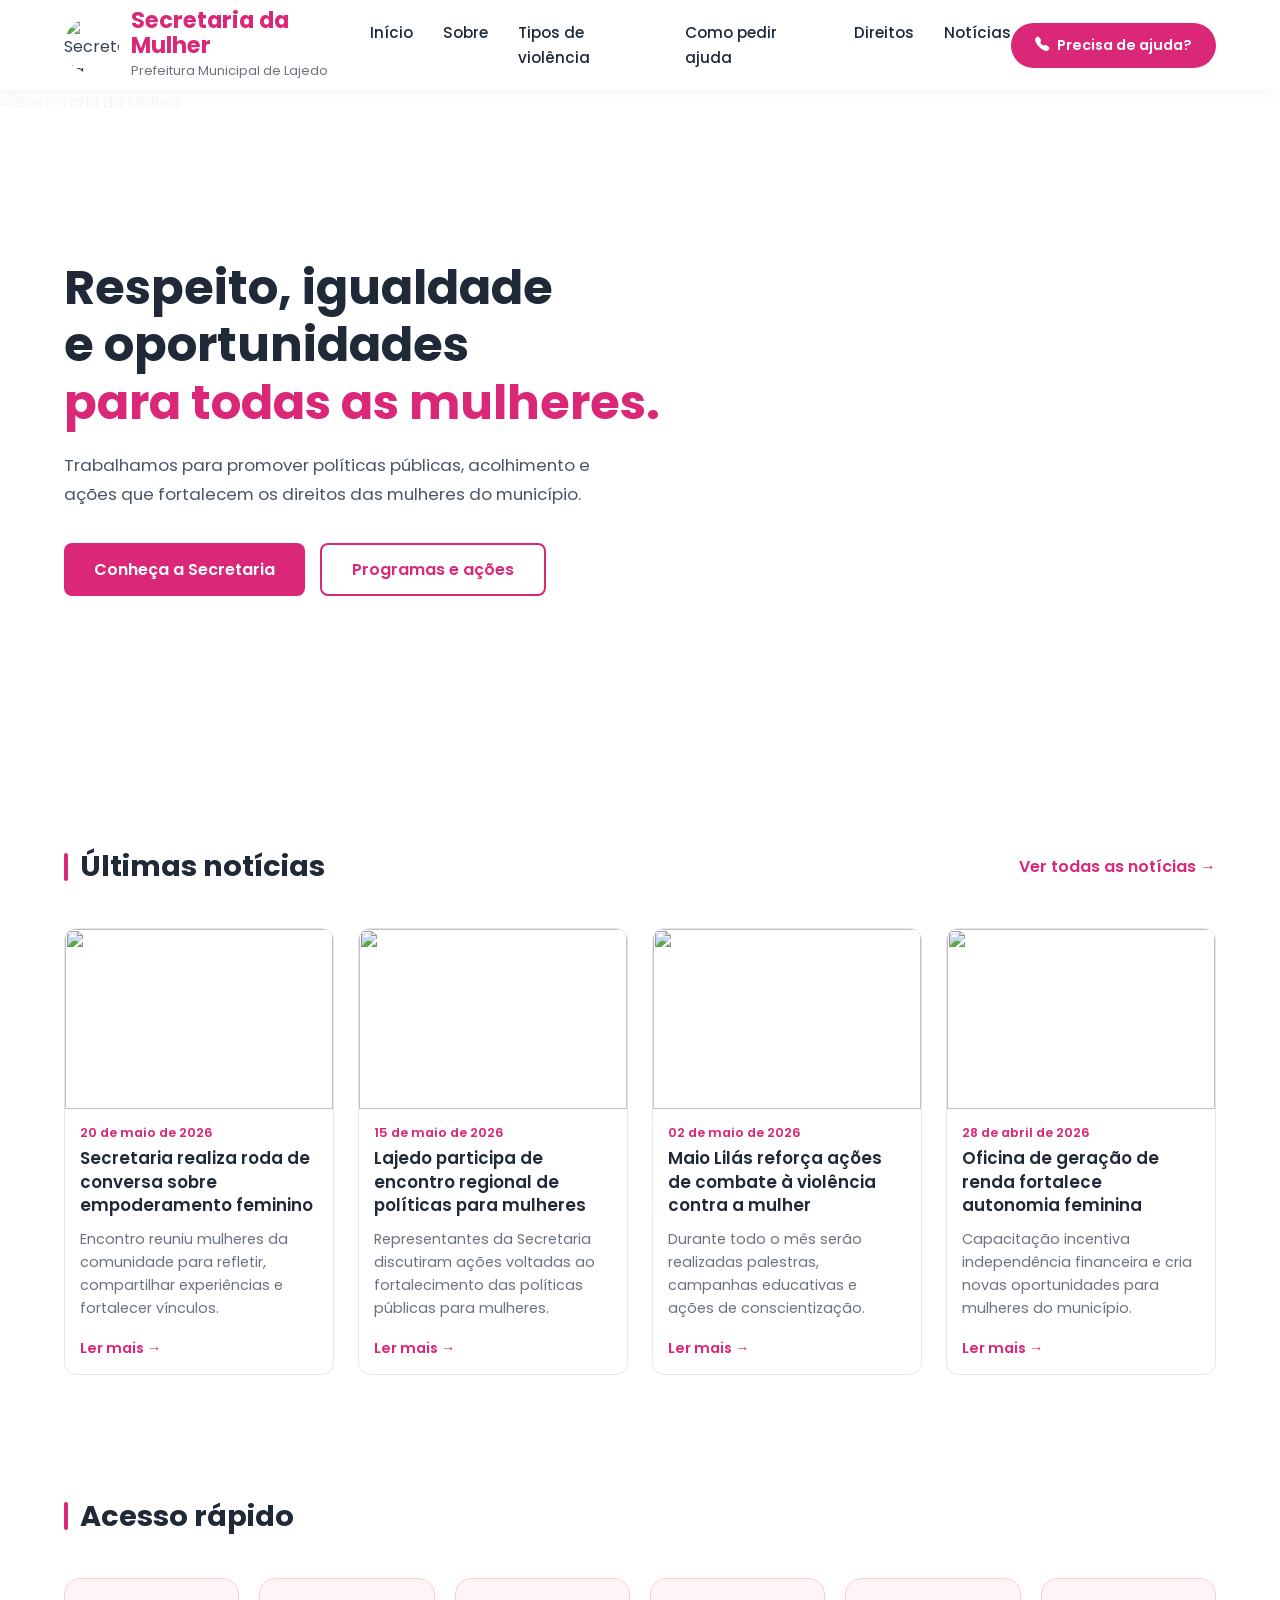
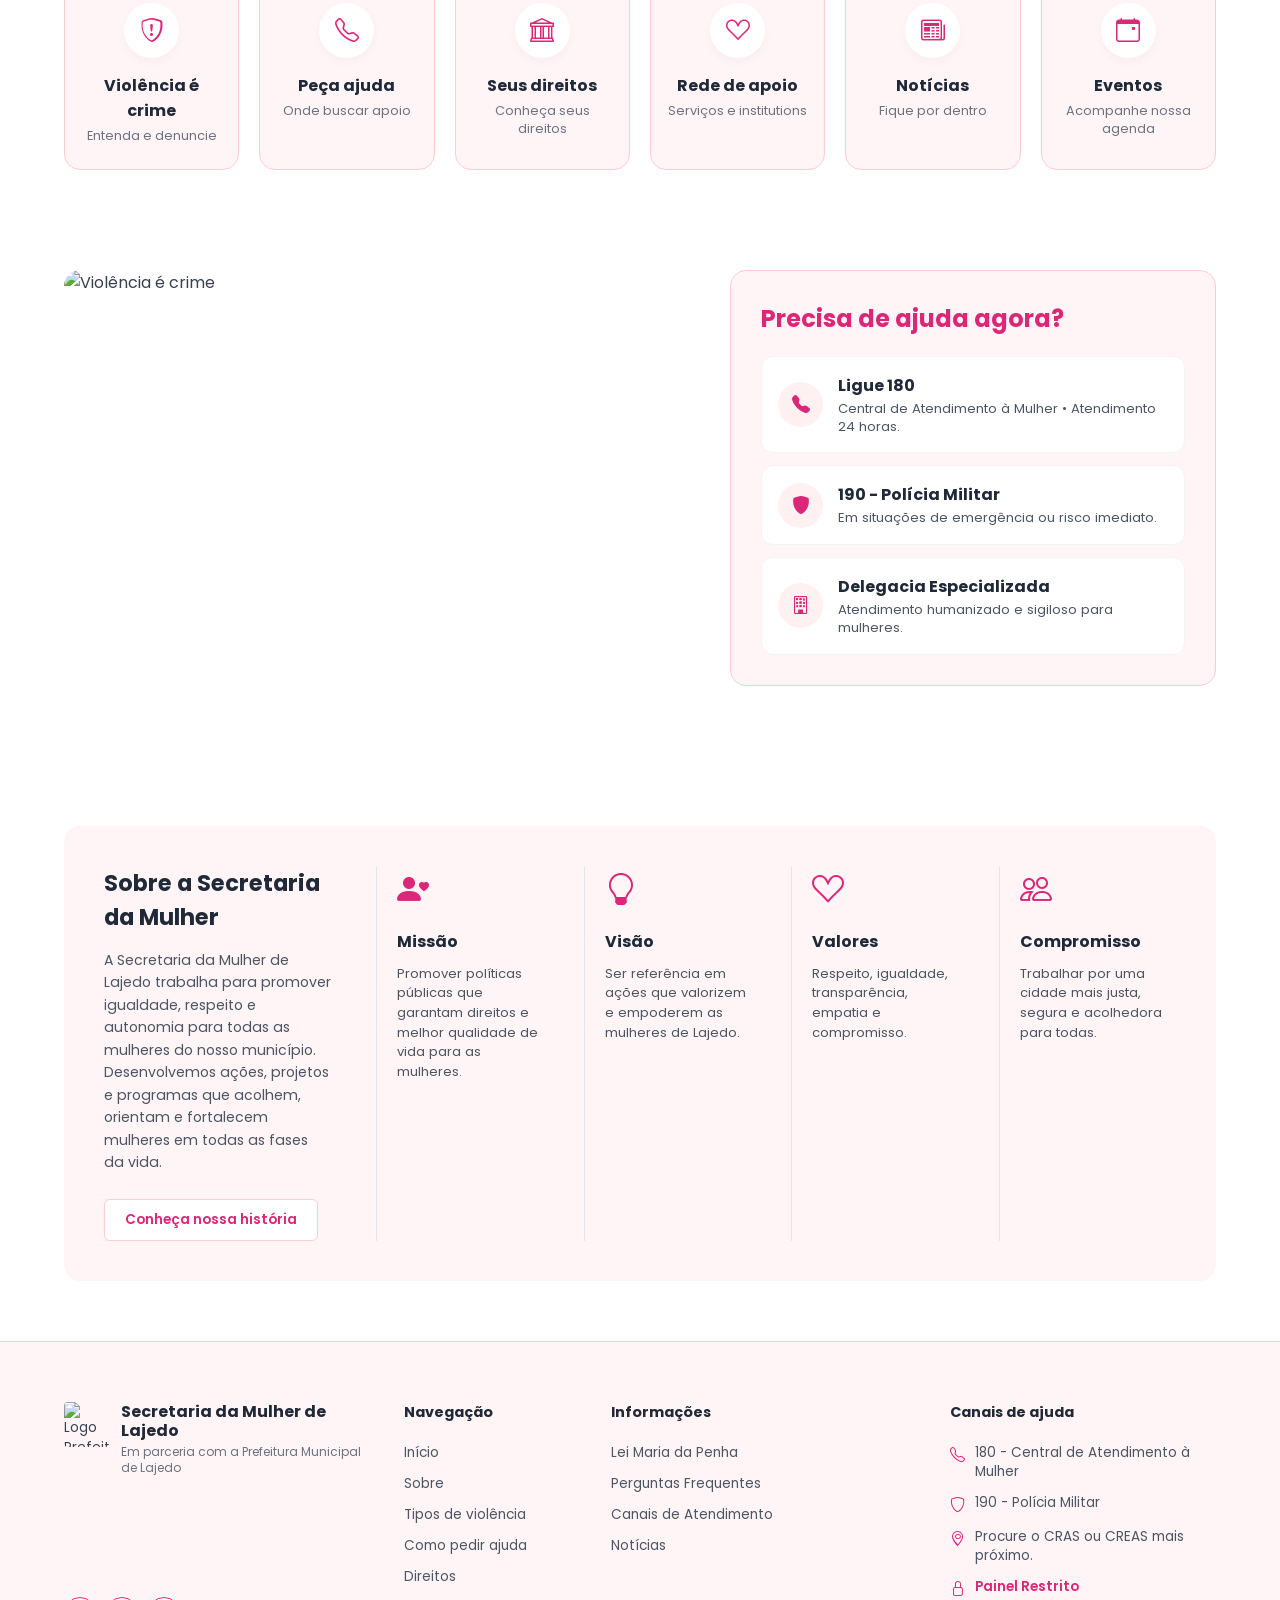
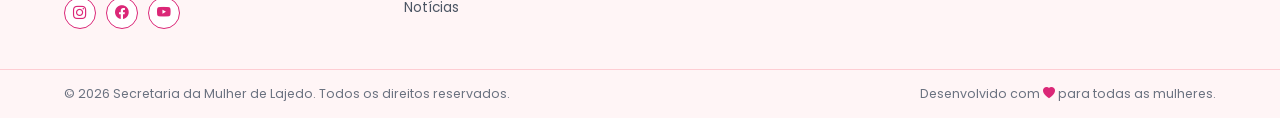
==== index.html @ a4e37593 "correcao da extensao da imagem do abraco" ====
<!doctype html>
<html lang="pt-BR">
  <head>
    <meta charset="UTF-8" />
    <meta name="viewport" content="width=device-width, initial-scale=1.0" />
    <title>Secretaria da Mulher | Prefeitura Municipal de Lajedo</title>
    <link rel="stylesheet" href="style.css" />
    <link rel="preconnect" href="https://fonts.googleapis.com" />
    <link rel="preconnect" href="https://fonts.gstatic.com" crossorigin />
    <link
      href="https://fonts.googleapis.com/css2?family=Poppins:wght@300;400;500;600;700&display=swap"
      rel="stylesheet"
    />
    <link
      rel="stylesheet"
      href="https://cdn.jsdelivr.net/npm/bootstrap-icons@1.13.1/font/bootstrap-icons.min.css"
    />
  </head>
  <body>
    <!--================ HEADER ================-->
    <header>
      <div class="container">
        <div class="logo">
          <img src="imagens/prefei.jfif" alt="Secretaria da Mulher" />
          <div class="logo-text">
            <h2>Secretaria da Mulher</h2>
            <span>Prefeitura Municipal de Lajedo</span>
          </div>
        </div>

        <button class="menu-toggle" aria-label="Abrir menu">
          <i class="bi bi-list"></i>
        </button>

        <nav class="nav-menu">
          <ul>
            <li><a href="#">Início</a></li>
            <li><a href="#sobre-secretaria">Sobre</a></li>
            <li>
              <a href="direitos.html#tipos-violencia">Tipos de violência</a>
            </li>
            <li><a href="#ajuda-section">Como pedir ajuda</a></li>
            <li><a href="direitos.html">Direitos</a></li>
            <li><a href="noticias.html">Notícias</a></li>
          </ul>
        </nav>

        <a href="#ajuda-section" class="btn-ajuda header-btn-ajuda">
          <i class="bi bi-telephone-fill" style="margin-right: 8px"></i> Precisa
          de ajuda?
        </a>
      </div>
    </header>

    <!--================ HERO ================-->
    <section class="hero">
      <img
        src="imagens/secretaria.mulheres.png"
        alt="Secretaria da Mulher"
        class="hero-image"
      />
      <div class="hero-overlay">
        <div class="container">
          <div class="hero-content">
            <h1>
              Respeito, igualdade<br />
              e oportunidades<br />
              <span>para todas as mulheres.</span>
            </h1>
            <p>
              Trabalhamos para promover políticas públicas, acolhimento e ações
              que fortalecem os direitos das mulheres do município.
            </p>
            <div class="hero-buttons">
              <a href="#sobre-secretaria" class="btn-primary">
                Conheça a Secretaria
              </a>
              <a href="noticias.html" class="btn-secondary">
                Programas e ações
              </a>
            </div>
          </div>
        </div>
      </div>
    </section>

    <!--================ ÚLTIMAS NOTÍCIAS ================-->
    <section class="noticias" id="noticias-section">
      <div class="container">
        <div class="section-header">
          <div>
            <span class="section-line"></span>
            <h2>Últimas notícias</h2>
          </div>
          <a href="noticias.html" class="ver-todas">
            Ver todas as notícias →
          </a>
        </div>

        <div class="noticias-grid">
          <article class="noticia-card">
            <img src="imagens/noticia1.jpg" alt="" />
            <span class="data"> 20 de maio de 2026 </span>
            <h3>
              Secretaria realiza roda de conversa sobre empoderamento feminino
            </h3>
            <p>
              Encontro reuniu mulheres da comunidade para refletir, compartilhar
              experiências e fortalecer vínculos.
            </p>
            <a href="noticia.html?id=1"> Ler mais → </a>
          </article>

          <article class="noticia-card">
            <img src="imagens/noticia2.jpg" alt="" />
            <span class="data"> 15 de maio de 2026 </span>
            <h3>
              Lajedo participa de encontro regional de políticas para mulheres
            </h3>
            <p>
              Representantes da Secretaria discutiram ações voltadas ao
              fortalecimento das políticas públicas para mulheres.
            </p>
            <a href="noticia.html?id=2"> Ler mais → </a>
          </article>

          <article class="noticia-card">
            <img src="imagens/noticia3.jpg" alt="" />
            <span class="data"> 02 de maio de 2026 </span>
            <h3>
              Maio Lilás reforça ações de combate à violência contra a mulher
            </h3>
            <p>
              Durante todo o mês serão realizadas palestras, campanhas
              educativas e ações de conscientização.
            </p>
            <a href="noticia.html?id=3"> Ler mais → </a>
          </article>

          <article class="noticia-card">
            <img src="imagens/noticia4.jpg" alt="" />
            <span class="data"> 28 de abril de 2026 </span>
            <h3>Oficina de geração de renda fortalece autonomia feminina</h3>
            <p>
              Capacitação incentiva independência financeira e cria novas
              oportunidades para mulheres do município.
            </p>
            <a href="noticia.html?id=4"> Ler mais → </a>
          </article>
        </div>
      </div>
    </section>

    <!--================ ACESSO RÁPIDO ================-->
    <section class="acesso-rapido" id="acesso-rapido-section">
      <div class="container">
        <div class="section-header">
          <div>
            <span class="section-line"></span>
            <h2>Acesso rápido</h2>
          </div>
        </div>

        <div class="acesso-grid">
          <a href="direitos.html#tipos-violencia" class="acesso-card">
            <div class="icon"><i class="bi bi-shield-exclamation"></i></div>
            <h3>Violência é crime</h3>
            <p>Entenda e denuncie</p>
          </a>

          <a href="#ajuda-section" class="acesso-card">
            <div class="icon"><i class="bi bi-telephone"></i></div>
            <h3>Peça ajuda</h3>
            <p>Onde buscar apoio</p>
          </a>

          <a href="direitos.html" class="acesso-card">
            <div class="icon"><i class="bi bi-bank"></i></div>
            <h3>Seus direitos</h3>
            <p>Conheça seus direitos</p>
          </a>

          <a href="direitos.html#rede-acolhimento" class="acesso-card">
            <div class="icon"><i class="bi bi-suit-heart"></i></div>
            <h3>Rede de apoio</h3>
            <p>Serviços e institutions</p>
          </a>

          <a href="noticias.html" class="acesso-card">
            <div class="icon"><i class="bi bi-newspaper"></i></div>
            <h3>Notícias</h3>
            <p>Fique por dentro</p>
          </a>

          <a href="noticias.html" class="acesso-card">
            <div class="icon"><i class="bi bi-calendar-event"></i></div>
            <h3>Eventos</h3>
            <p>Acompanhe nossa agenda</p>
          </a>
        </div>
      </div>
    </section>

    <!--================ BANNER + AJUDA ================-->
    <section class="ajuda-section" id="ajuda-section">
      <div class="container">
        <div class="ajuda-grid">
          <div class="banner">
            <!-- CORRIGIDO: Modificado de .png para .jpg para funcionar no GitHub Pages -->
            <img src="imagens/abraco.jpg" alt="Violência é crime" />
          </div>

          <aside class="card-ajuda">
            <h2>Precisa de ajuda agora?</h2>

            <a href="tel:180" class="canal">
              <div class="icone"><i class="bi bi-telephone-fill"></i></div>
              <div>
                <h3>Ligue 180</h3>
                <p>Central de Atendimento à Mulher • Atendimento 24 horas.</p>
              </div>
            </a>

            <a href="tel:190" class="canal">
              <div class="icone"><i class="bi bi-shield-fill"></i></div>
              <div>
                <h3>190 - Polícia Militar</h3>
                <p>Em situações de emergência ou risco imediato.</p>
              </div>
            </a>

            <div class="canal">
              <div class="icone"><i class="bi bi-building"></i></div>
              <div>
                <h3>Delegacia Especializada</h3>
                <p>Atendimento humanizado e sigiloso para mulheres.</p>
              </div>
            </div>
          </aside>
        </div>
      </div>
    </section>

    <!--================ SOBRE A SECRETARIA ================-->
    <section class="secretaria" id="sobre-secretaria">
      <div class="container">
        <div class="secretaria-container-box">
          <div class="secretaria-col-principal">
            <h2>Sobre a Secretaria da Mulher</h2>
            <p>
              A Secretaria da Mulher de Lajedo trabalha para promover igualdade,
              respeito e autonomia para todas as mulheres do nosso município.
              Desenvolvemos ações, projetos e programas que acolhem, orientam e
              fortalecem mulheres em todas as fases da vida.
            </p>
            <a href="#" class="btn-historia">Conheça nossa história</a>
          </div>

          <div class="secretaria-col-item">
            <div class="card-icon"><i class="bi bi-person-heart"></i></div>
            <h3>Missão</h3>
            <p>
              Promover políticas públicas que garantam direitos e melhor
              qualidade de vida para as mulheres.
            </p>
          </div>

          <div class="secretaria-col-item">
            <div class="card-icon"><i class="bi bi-lightbulb"></i></div>
            <h3>Visão</h3>
            <p>
              Ser referência em ações que valorizem e empoderem as mulheres de
              Lajedo.
            </p>
          </div>

          <div class="secretaria-col-item">
            <div class="card-icon"><i class="bi bi-suit-heart"></i></div>
            <h3>Valores</h3>
            <p>Respeito, igualdade, transparência, empatia e compromisso.</p>
          </div>

          <div class="secretaria-col-item">
            <div class="card-icon"><i class="bi bi-people"></i></div>
            <h3>Compromisso</h3>
            <p>
              Trabalhar por uma cidade mais justa, segura e acolhedora para
              todas.
            </p>
          </div>
        </div>
      </div>
    </section>

    <!--================ RODAPÉ ================-->
    <footer class="footer">
      <div class="container footer-content">
        <div class="footer-col col-identidade">
          <div class="footer-logo">
            <img
              src="imagens/prefei.jfif"
              alt="Logo Prefeitura"
              style="
                width: 45px;
                height: 45px;
                object-fit: cover;
                border-radius: 4px;
              "
            />
            <div>
              <h3>Secretaria da Mulher de Lajedo</h3>
              <span>Em parceria com a Prefeitura Municipal de Lajedo</span>
            </div>
          </div>

          <div class="social">
            <a
              href="https://www.instagram.com/sec.mulher_lajedo/"
              target="_blank"
              rel="noopener noreferrer"
              aria-label="Instagram"
              ><i class="bi bi-instagram"></i
            ></a>
            <a
              href="https://www.facebook.com/PrefeituradeLajedo/"
              target="_blank"
              rel="noopener noreferrer"
              aria-label="Facebook"
              ><i class="bi bi-facebook"></i
            ></a>
            <a
              href="https://www.youtube.com/"
              target="_blank"
              rel="noopener noreferrer"
              aria-label="YouTube"
              ><i class="bi bi-youtube"></i
            ></a>
          </div>
        </div>

        <div class="footer-col">
          <h4>Navegação</h4>
          <ul>
            <li><a href="#">Início</a></li>
            <li><a href="#sobre-secretaria">Sobre</a></li>
            <li>
              <a href="direitos.html#tipos-violencia">Tipos de violência</a>
            </li>
            <li><a href="#ajuda-section">Como pedir ajuda</a></li>
            <li><a href="direitos.html">Direitos</a></li>
            <li><a href="noticias.html">Notícias</a></li>
          </ul>
        </div>

        <div class="footer-col">
          <h4>Informações</h4>
          <ul>
            <li><a href="direitos.html">Lei Maria da Penha</a></li>
            <li>
              <a href="noticias.html#faq-section">Perguntas Frequentes</a>
            </li>
            <li><a href="#ajuda-section">Canais de Atendimento</a></li>
            <li><a href="noticias.html">Notícias</a></li>
          </ul>
        </div>

        <div class="footer-col col-icones">
          <h4>Canais de ajuda</h4>
          <ul>
            <li>
              <i class="bi bi-telephone"></i
              ><a href="tel:180">180 - Central de Atendimento à Mulher</a>
            </li>
            <li>
              <i class="bi bi-shield"></i
              ><a href="tel:190">190 - Polícia Militar</a>
            </li>
            <li>
              <i class="bi bi-geo-alt"></i
              ><span>Procure o CRAS ou CREAS mais próximo.</span>
            </li>
            <li>
              <i class="bi bi-lock"></i
              ><a
                href="admin.html"
                style="font-weight: 600; color: var(--rosa-principal)"
                >Painel Restrito</a
              >
            </li>
          </ul>
        </div>
      </div>

      <div class="footer-bottom">
        <div class="container footer-bottom-flex">
          <p>
            © 2026 Secretaria da Mulher de Lajedo. Todos os direitos reservados.
          </p>
          <p>
            Desenvolvido com
            <i
              class="bi bi-heart-fill"
              style="color: var(--rosa-principal); font-size: 0.75rem"
            ></i>
            para todas as mulheres.
          </p>
        </div>
      </div>
    </footer>

    <script src="script.js"></script>
  </body>
</html>
---- style.css ----
/* ==============================
        VARIÁVEIS E RESET
============================== */
:root {
  --rosa-principal: #db2777;
  --rosa-hover: #be185d;
  --rosa-suave: #fff1f2;
  --rosa-borda: #fecdd3;
  --cinza-texto: #374151;
  --cinza-titulo: #1f2937;
  --fundo-bloco: #fff5f7;
}

* {
  margin: 0;
  padding: 0;
  box-sizing: border-box;
}

html {
  scroll-behavior: smooth;
}

body {
  font-family: "Poppins", sans-serif;
  color: var(--cinza-texto);
  background: #fff;
}

a {
  text-decoration: none;
}

ul {
  list-style: none;
}

img {
  display: block;
  max-width: 100%;
}

/* ==============================
        CONTAINER
============================== */
.container {
  width: 90%;
  max-width: 1240px;
  margin: auto;
}

/* ==============================
        HEADER & MENU RESPONSIVO
============================== */
header {
  position: fixed;
  top: 0;
  left: 0;
  width: 100%;
  background: rgba(255, 255, 255, 0.95);
  backdrop-filter: blur(12px);
  box-shadow: 0 4px 15px rgba(0, 0, 0, 0.03);
  z-index: 1000;
}

header .container {
  height: 90px;
  display: flex;
  justify-content: space-between;
  align-items: center;
}

.logo {
  display: flex;
  align-items: center;
  gap: 12px;
}

.logo img {
  width: 55px;
  height: 55px;
  object-fit: cover;
  border-radius: 50%;
}

.logo-text h2 {
  color: var(--rosa-principal);
  font-size: 1.4rem;
  font-weight: 700;
  line-height: 1.1;
}

.logo-text span {
  color: #6b7280;
  font-size: 0.8rem;
}

nav ul {
  display: flex;
  gap: 30px;
}

nav a {
  color: var(--cinza-titulo);
  font-weight: 500;
  font-size: 0.95rem;
  transition: 0.2s;
}

nav a:hover {
  color: var(--rosa-principal);
}

.btn-ajuda {
  background: var(--rosa-principal);
  color: #fff;
  padding: 12px 24px;
  border-radius: 50px;
  font-weight: 600;
  font-size: 0.9rem;
  transition: 0.2s;
  white-space: nowrap;
  display: flex;
  align-items: center;
}

.btn-ajuda:hover {
  background: var(--rosa-hover);
}

.menu-toggle {
  display: none;
  background: none;
  border: none;
  font-size: 1.8rem;
  color: var(--cinza-titulo);
  cursor: pointer;
}

/* ==============================
        HERO
============================== */
.hero {
  margin-top: 90px;
  position: relative;
  height: 75vh;
  min-height: 500px;
  overflow: hidden;
}

.hero-image {
  width: 100%;
  height: 100%;
  object-fit: cover;
}

.hero-overlay {
  position: absolute;
  inset: 0;
  background: linear-gradient(
    to right,
    rgba(255, 255, 255, 0.95) 40%,
    rgba(255, 255, 255, 0.2)
  );
  display: flex;
  align-items: center;
}

.hero-overlay .container {
  display: flex;
  align-items: center;
  width: 90%;
  max-width: 1240px;
  margin: auto;
}

.hero-content {
  max-width: 600px;
}

.hero-content h1 {
  font-size: 3rem;
  line-height: 1.2;
  color: var(--cinza-titulo);
  font-weight: 700;
}

.hero-content h1 span {
  color: var(--rosa-principal);
}

.hero-content p {
  margin-top: 20px;
  max-width: 540px;
  color: #4b5563;
  font-size: 1.05rem;
  line-height: 1.7;
}

.hero-buttons {
  display: flex;
  gap: 15px;
  margin-top: 35px;
}

.btn-primary {
  background: var(--rosa-principal);
  color: white;
  padding: 14px 30px;
  border-radius: 8px;
  font-weight: 600;
  transition: 0.2s;
  display: inline-block;
}

.btn-primary:hover {
  background: var(--rosa-hover);
}

.btn-secondary {
  border: 2px solid var(--rosa-principal);
  color: var(--rosa-principal);
  padding: 12px 30px;
  border-radius: 8px;
  font-weight: 600;
  transition: 0.2s;
  display: inline-block;
}

.btn-secondary:hover {
  background: var(--rosa-principal);
  color: white;
}

/* ==============================
        ÚLTIMAS NOTÍCIAS
============================== */
.noticias {
  padding: 80px 0;
  background: #fff;
  scroll-margin-top: 110px; /* Margem de proteção contra cabeçalho fixo */
}

.section-header {
  display: flex;
  justify-content: space-between;
  align-items: center;
  margin-bottom: 40px;
}

.section-header div {
  display: flex;
  align-items: center;
  gap: 12px;
}

.section-line {
  width: 4px;
  height: 28px;
  background: var(--rosa-principal);
  border-radius: 4px;
}

.section-header h2 {
  font-size: 1.8rem;
  color: var(--cinza-titulo);
}

.ver-todas {
  color: var(--rosa-principal);
  font-weight: 600;
  transition: 0.2s;
}

.ver-todas:hover {
  color: var(--rosa-hover);
}

.noticias-grid {
  display: grid;
  grid-template-columns: repeat(4, 1fr);
  gap: 24px;
}

.noticia-card {
  background: white;
  border-radius: 12px;
  overflow: hidden;
  border: 1px solid #e5e7eb;
  transition:
    transform 0.3s,
    box-shadow 0.3s;
}

.noticia-card:hover {
  transform: translateY(-5px);
  box-shadow: 0 10px 25px rgba(0, 0, 0, 0.05);
}

.noticia-card img {
  width: 100%;
  height: 180px;
  object-fit: cover;
}

.noticia-card .data {
  display: inline-block;
  margin: 15px 15px 5px;
  color: var(--rosa-principal);
  font-size: 0.8rem;
  font-weight: 600;
}

.noticia-card h3 {
  margin: 0 15px 10px;
  color: var(--cinza-titulo);
  font-size: 1.05rem;
  line-height: 1.4;
  font-weight: 600;
}

.noticia-card p {
  margin: 0 15px 15px;
  color: #6b7280;
  font-size: 0.9rem;
  line-height: 1.6;
}

.noticia-card a {
  display: inline-block;
  margin: 0 15px 15px;
  color: var(--rosa-principal);
  font-weight: 600;
  font-size: 0.9rem;
}

/* ==============================
        ACESSO RÁPIDO
============================== */
.acesso-rapido {
  padding: 40px 0 60px;
  background: #fff;
  scroll-margin-top: 110px; /* Margem de proteção contra cabeçalho fixo */
}

.acesso-grid {
  display: grid;
  grid-template-columns: repeat(6, 1fr);
  gap: 20px;
}

.acesso-card {
  background: var(--fundo-bloco);
  border: 1px solid var(--rosa-borda);
  border-radius: 16px;
  padding: 24px 16px;
  text-align: center;
  transition: 0.3s;
}

.acesso-card:hover {
  transform: translateY(-5px);
  box-shadow: 0 12px 24px rgba(219, 39, 119, 0.08);
  background: #fff;
}

.icon {
  width: 55px;
  height: 55px;
  margin: 0 auto 15px;
  border-radius: 50%;
  background: #fff;
  display: flex;
  justify-content: center;
  align-items: center;
  font-size: 24px;
  color: var(--rosa-principal);
  box-shadow: 0 4px 10px rgba(0, 0, 0, 0.03);
}

.acesso-card h3 {
  font-size: 1rem;
  color: var(--cinza-titulo);
  margin-bottom: 4px;
}

.acesso-card p {
  font-size: 0.8rem;
  color: #6b7280;
}

/* ==============================
        BANCO + CANAIS DE AJUDA
============================== */
.ajuda-section {
  padding: 40px 0 80px;
  scroll-margin-top: 120px; /* SOLUÇÃO EXATA: Cria o espaço para a imagem não cortar no topo */
}

.ajuda-grid {
  display: flex;
  gap: 30px;
}

.banner {
  flex: 1.8;
}

.banner img {
  width: 100%;
  height: 100%;
  object-fit: cover;
  border-radius: 16px;
}

.card-ajuda {
  flex: 1.2;
  background: var(--fundo-bloco);
  border: 1px solid var(--rosa-borda);
  border-radius: 16px;
  padding: 30px;
  display: flex;
  flex-direction: column;
  justify-content: center;
}

.card-ajuda h2 {
  color: var(--rosa-principal);
  font-size: 1.5rem;
  margin-bottom: 20px;
  font-weight: 700;
}

.canal {
  display: flex;
  align-items: center;
  gap: 15px;
  background: #fff;
  padding: 16px;
  border-radius: 12px;
  margin-bottom: 12px;
  border: 1px solid #f3f4f6;
  color: inherit;
  transition: 0.2s;
}

.canal:hover {
  transform: scale(1.02);
  box-shadow: 0 4px 12px rgba(0, 0, 0, 0.05);
}

.canal:last-child {
  margin-bottom: 0;
}

.icone {
  width: 45px;
  height: 45px;
  border-radius: 50%;
  background: var(--rosa-suave);
  color: var(--rosa-principal);
  display: flex;
  justify-content: center;
  align-items: center;
  font-size: 18px;
  flex-shrink: 0;
}

.canal h3 {
  font-size: 1rem;
  color: var(--cinza-titulo);
  margin-bottom: 2px;
}

.canal p {
  font-size: 0.82rem;
  color: #4b5563;
  line-height: 1.4;
}

/* ==============================
        SOBRE A SECRETARIA (Unificado)
============================== */
.secretaria {
  padding: 60px 0;
  background: #fff;
  scroll-margin-top: 110px; /* Margem de proteção contra cabeçalho fixo */
}

.secretaria-container-box {
  background: #fff5f6;
  border-radius: 16px;
  padding: 40px;
  display: flex;
  align-items: stretch;
  gap: 30px;
}

.secretaria-col-principal {
  flex: 1.5;
  display: flex;
  flex-direction: column;
  justify-content: space-between;
  padding-right: 15px;
}

.secretaria-col-principal h2 {
  font-size: 1.4rem;
  color: #1f2937;
  font-weight: 700;
  margin-bottom: 15px;
}

.secretaria-col-principal p {
  font-size: 0.88rem;
  color: #4b5563;
  line-height: 1.6;
  margin-bottom: 25px;
}

.btn-historia {
  align-self: flex-start;
  border: 1px solid var(--rosa-borda);
  color: var(--rosa-principal);
  background: #fff;
  padding: 10px 20px;
  border-radius: 6px;
  font-size: 0.85rem;
  font-weight: 600;
  transition: 0.2s;
}

.btn-historia:hover {
  background: var(--rosa-suave);
  border-color: var(--rosa-principal);
}

.secretaria-col-item {
  flex: 1;
  padding: 0 5px 0 20px;
  border-left: 1px solid #e5e7eb;
  display: flex;
  flex-direction: column;
}

.secretaria-col-item .card-icon {
  font-size: 2rem;
  color: var(--rosa-principal);
  margin-bottom: 15px;
  display: flex;
  align-items: center;
}

.secretaria-col-item h3 {
  color: #1f2937;
  font-size: 1rem;
  font-weight: 700;
  margin-bottom: 10px;
}

.secretaria-col-item p {
  color: #4b5563;
  font-size: 0.82rem;
  line-height: 1.5;
}

/* ==============================
        RODAPÉ
============================== */
.footer {
  background: #fff5f6;
  color: #374151;
  border-top: 1px solid #fecdd3;
  font-size: 0.85rem;
}

.footer-content {
  display: grid;
  grid-template-columns: 1.4fr 0.8fr 1.4fr 1.2fr;
  gap: 30px;
  padding: 60px 0 40px;
}

.col-identidade {
  display: flex;
  flex-direction: column;
  justify-content: space-between;
}

.footer-logo {
  display: flex;
  align-items: flex-start;
  gap: 12px;
  margin-bottom: 20px;
}

.footer-logo h3 {
  font-size: 1rem;
  color: var(--cinza-titulo);
  font-weight: 700;
  line-height: 1.2;
  margin-bottom: 4px;
}

.footer-logo span {
  font-size: 0.75rem;
  color: #6b7280;
  display: block;
  line-height: 1.3;
}

.footer-col h4 {
  color: #1f2937;
  font-size: 0.9rem;
  font-weight: 700;
  margin-bottom: 20px;
}

.footer-col ul li {
  margin-bottom: 12px;
  line-height: 1.4;
}

.footer-col a {
  color: #4b5563;
  transition: 0.2s;
}

.footer-col a:hover {
  color: var(--rosa-principal);
}

.col-icones ul li {
  display: flex;
  align-items: flex-start;
  gap: 10px;
  color: #4b5563;
}

.col-icones ul li i {
  color: var(--rosa-principal);
  font-size: 0.95rem;
  flex-shrink: 0;
  margin-top: 1px;
}

.social {
  display: flex;
  gap: 10px;
  margin-top: 10px;
}

.social a {
  width: 32px;
  height: 32px;
  border: 1px solid var(--rosa-principal);
  border-radius: 50%;
  display: flex;
  justify-content: center;
  align-items: center;
  color: var(--rosa-principal);
  font-size: 0.85rem;
  transition: 0.2s;
  background: #fff;
}

.social a:hover {
  background: var(--rosa-principal);
  color: #fff;
}

.footer-bottom {
  border-top: 1px solid #fecdd3;
  padding: 15px 0;
  background: #fff5f6;
  font-size: 0.78rem;
  color: #6b7280;
}

.footer-bottom-flex {
  display: flex;
  justify-content: space-between;
  align-items: center;
}

/* ==============================
        MEDIA QUERIES (RESPONSIVO)
============================== */
@media (max-width: 1024px) {
  .menu-toggle {
    display: block;
  }
  .nav-menu {
    position: absolute;
    top: 90px;
    left: -100%;
    width: 100%;
    background: #fff;
    box-shadow: 0 10px 15px rgba(0, 0, 0, 0.05);
    transition: 0.3s ease-in-out;
    padding: 20px 0;
  }
  .nav-menu.active {
    left: 0;
  }
  nav ul {
    flex-direction: column;
    align-items: center;
    gap: 20px;
  }
  .header-btn-ajuda {
    display: none;
  }
  .noticias-grid {
    grid-template-columns: repeat(2, 1fr);
  }
  .acesso-grid {
    grid-template-columns: repeat(3, 1fr);
  }
  .secretaria-container-box {
    flex-direction: column;
    gap: 40px;
  }
  .secretaria-col-item {
    border-left: none;
    border-top: 1px solid #e5e7eb;
    padding: 20px 0 0 0;
  }
  .footer-content {
    grid-template-columns: repeat(2, 1fr);
    gap: 40px;
  }
}

@media (max-width: 768px) {
  .hero {
    height: auto;
    padding: 60px 0;
  }
  .hero-overlay .container {
    flex-direction: column;
    text-align: center;
  }
  .hero-content h1 {
    font-size: 2rem;
  }
  .hero-buttons {
    justify-content: center;
  }
  .ajuda-grid {
    flex-direction: column;
  }
  .acesso-grid {
    grid-template-columns: repeat(2, 1fr);
  }
  .footer-content {
    grid-template-columns: 1fr;
    gap: 30px;
  }
  .footer-bottom-flex {
    flex-direction: column;
    gap: 8px;
    text-align: center;
  }
}
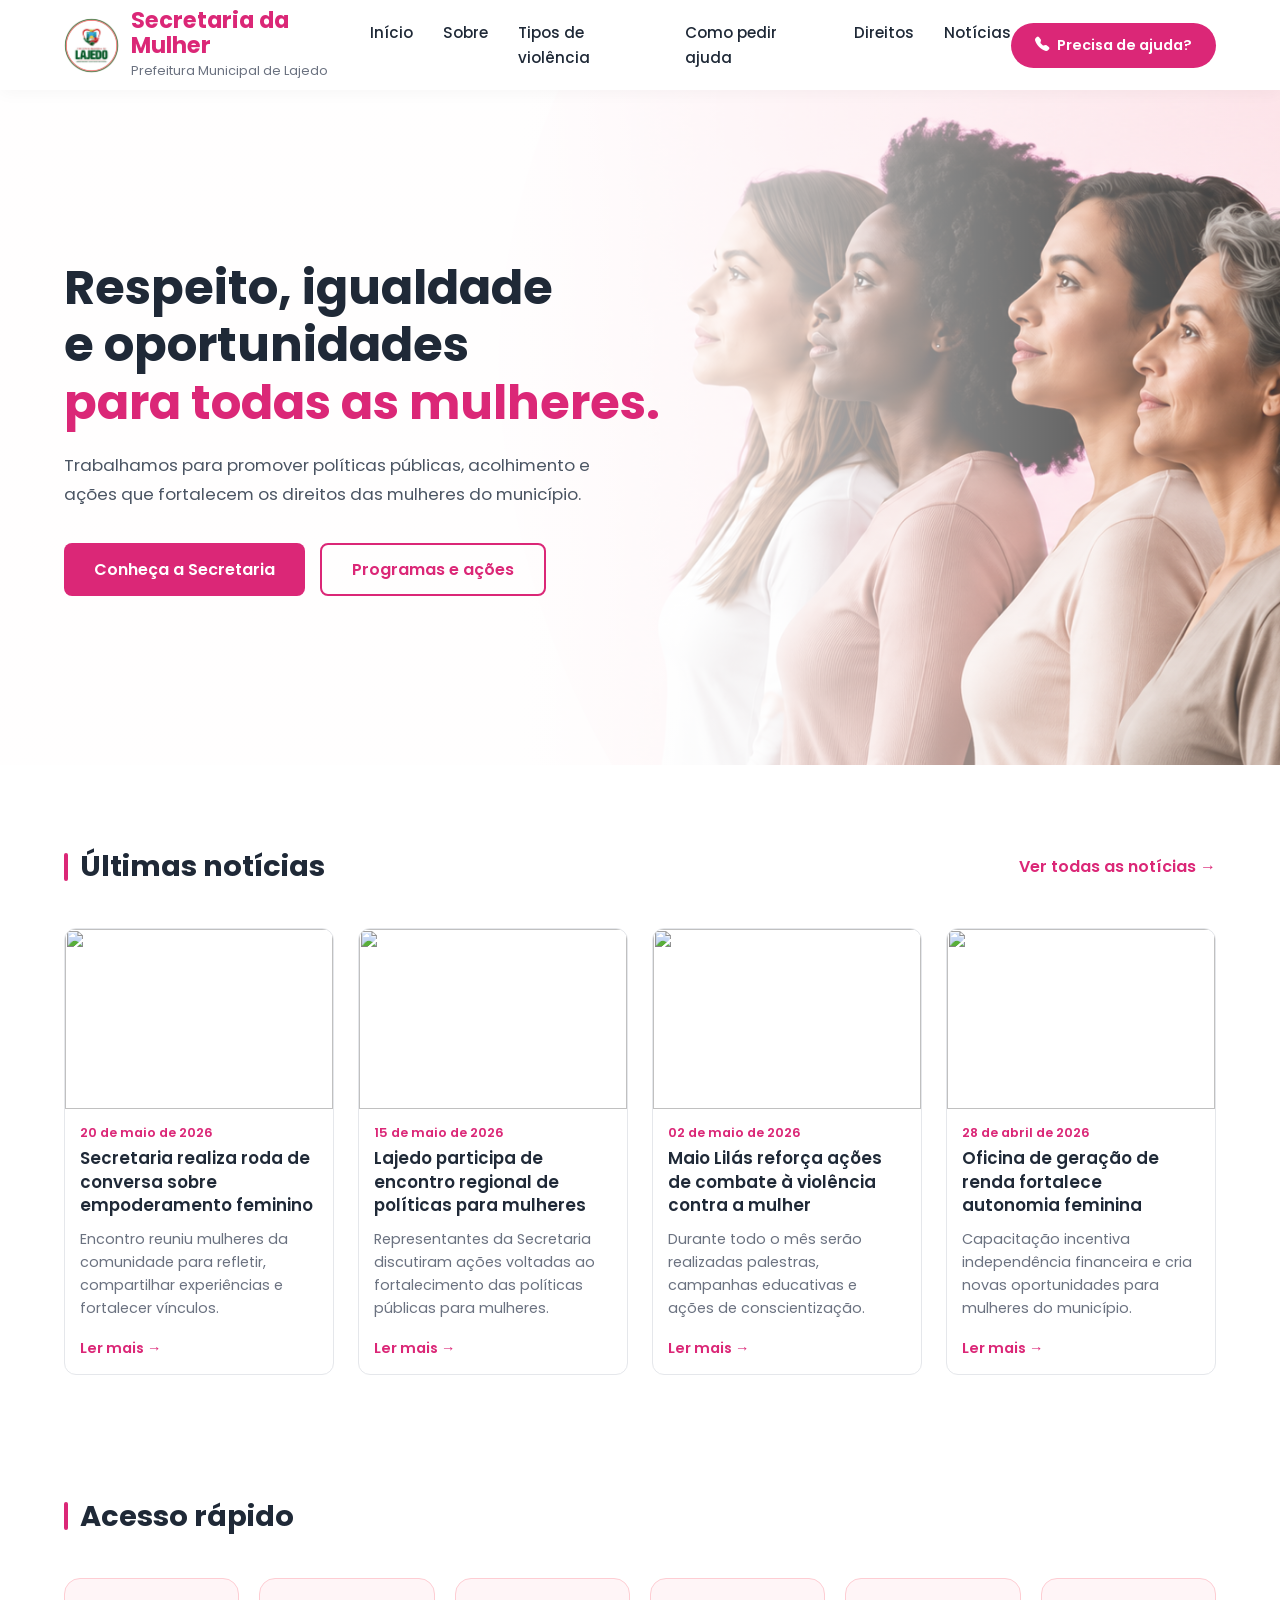
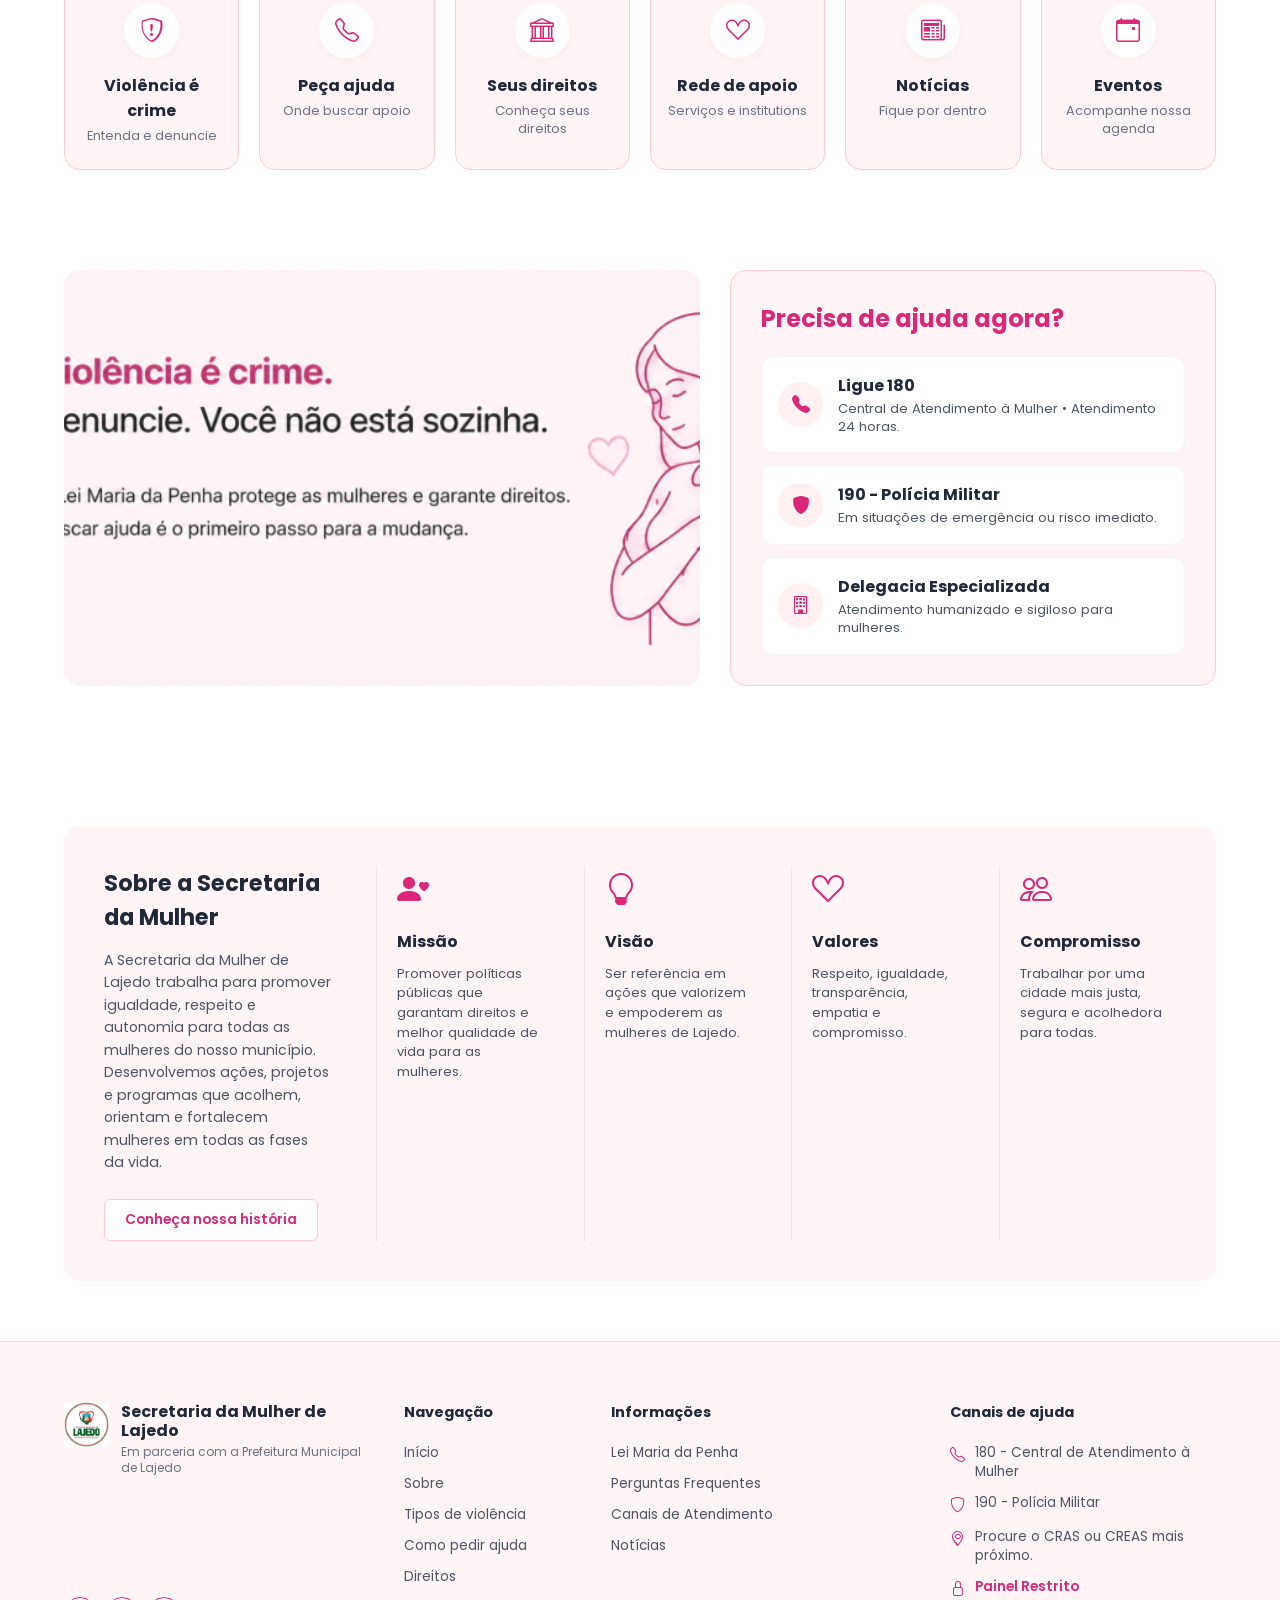
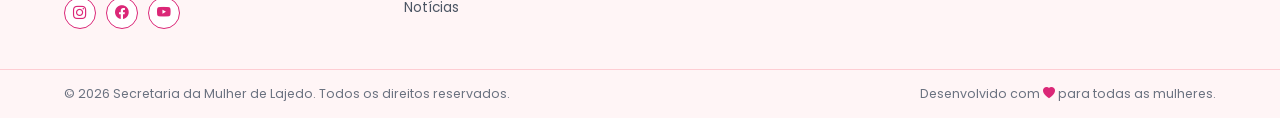
==== commit f7c42a44: "ajusta extensao do abraco para png e adiciona fotos das noticias" ====
--- a/index.html
+++ b/index.html
@@ -207,7 +207,7 @@
         <div class="ajuda-grid">
           <div class="banner">
             <!-- CORRIGIDO: Modificado de .png para .jpg para funcionar no GitHub Pages -->
-            <img src="imagens/abraco.jpg" alt="Violência é crime" />
+            <img src="imagens/abraco.png" alt="Violência é crime" />
           </div>
 
           <aside class="card-ajuda">
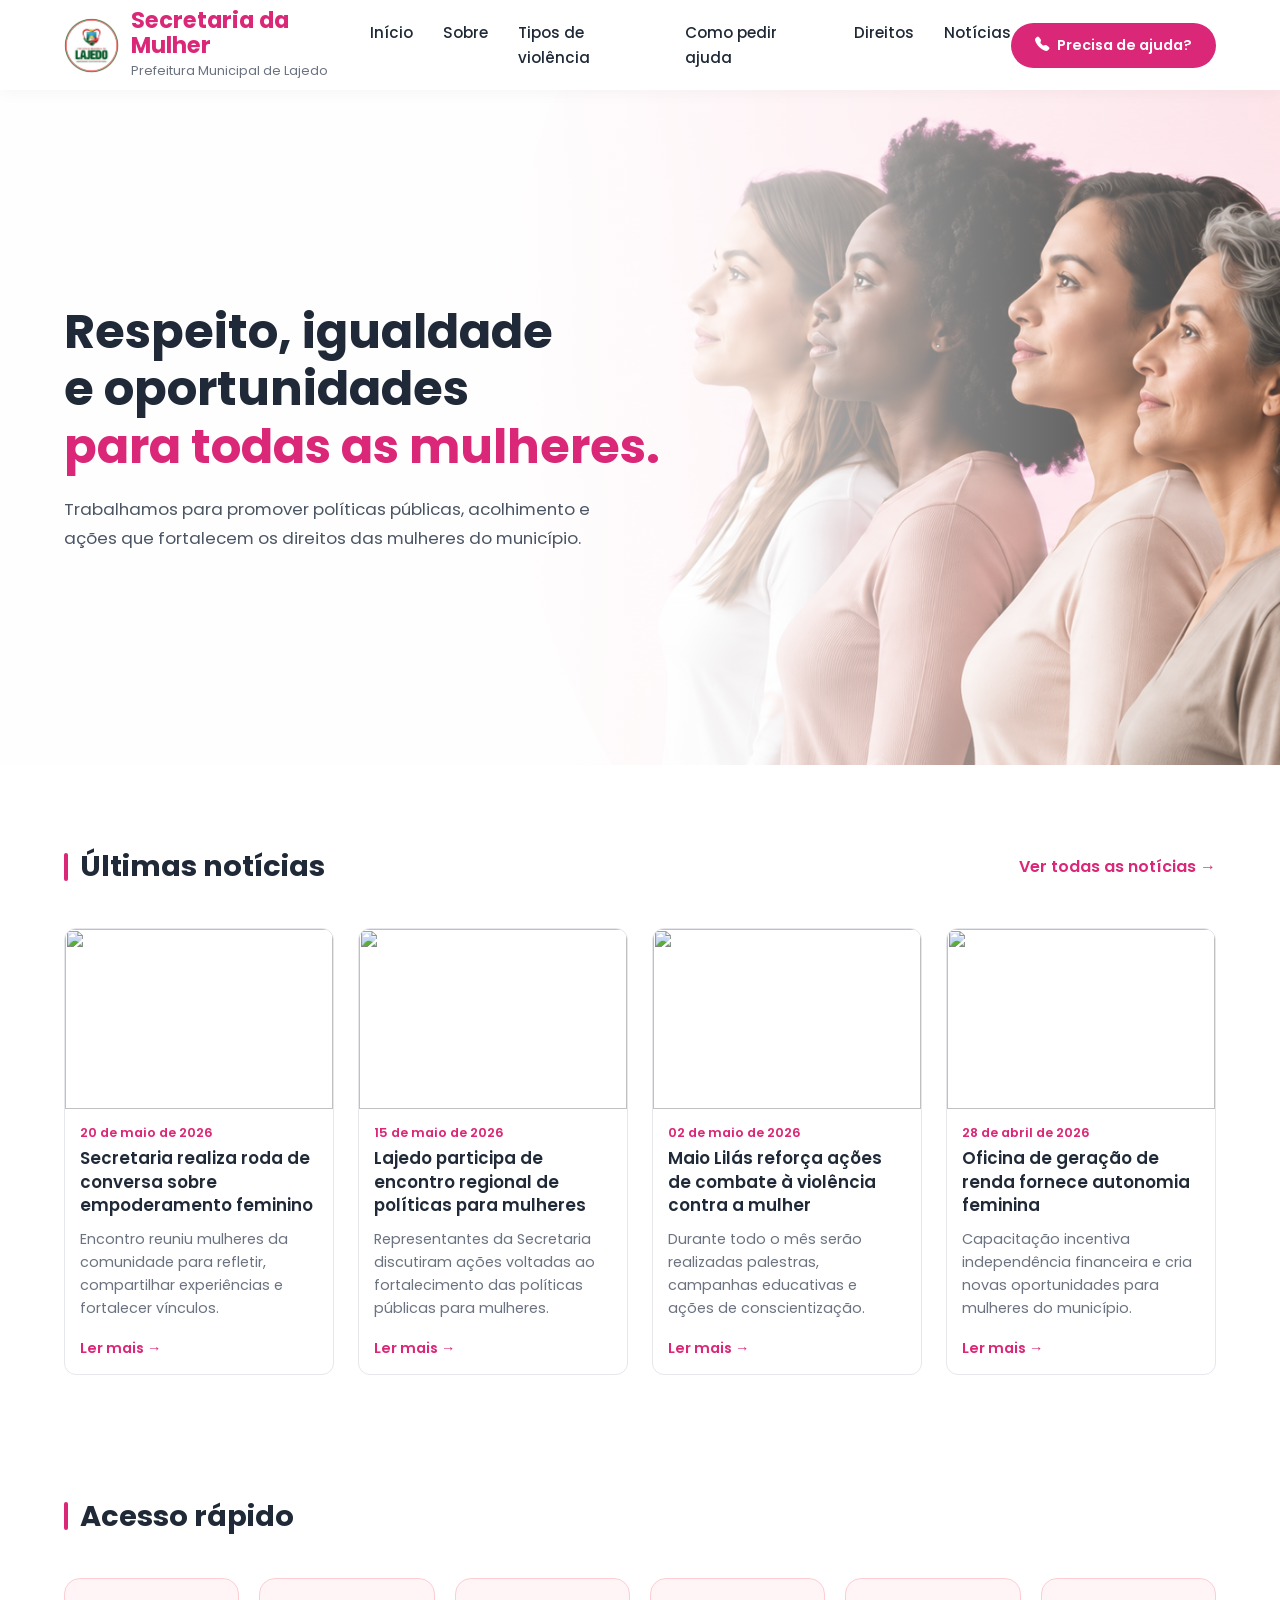
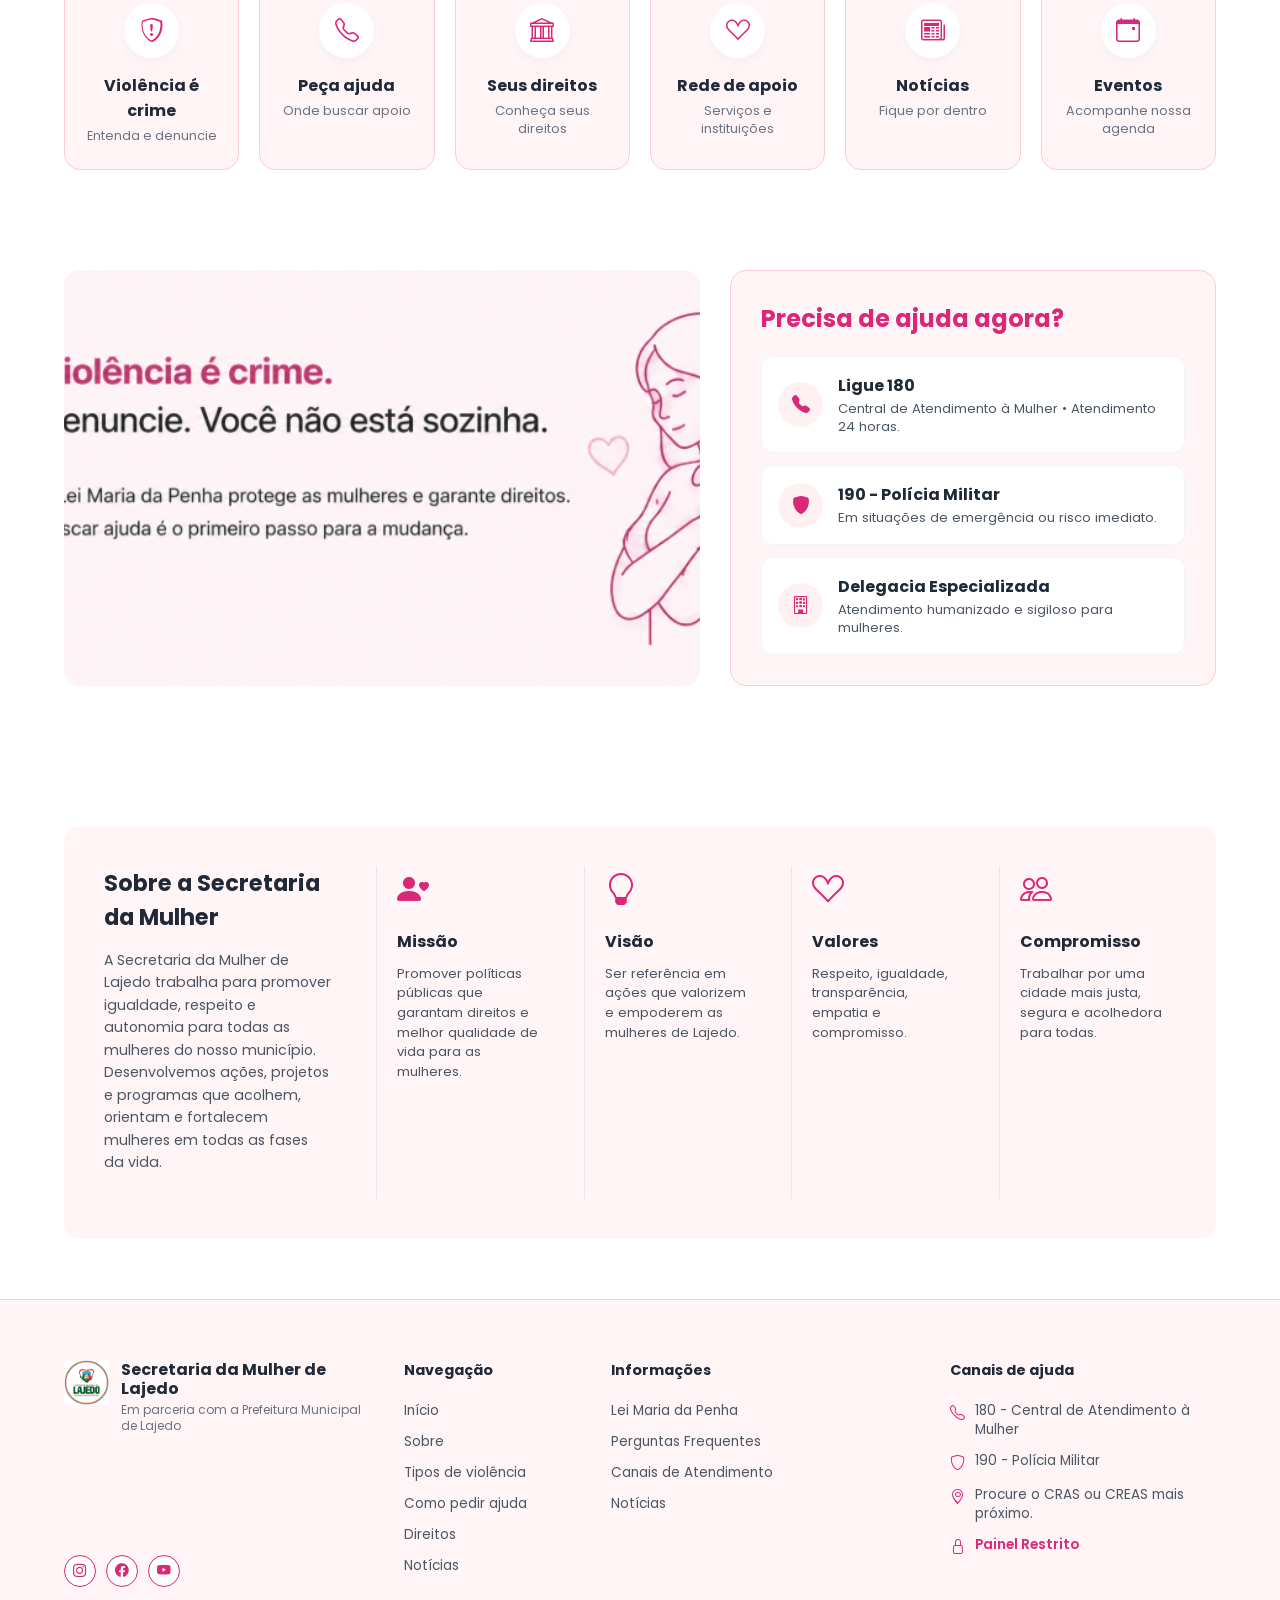
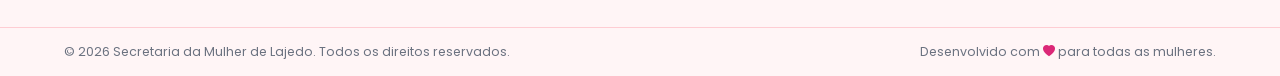
==== commit f095d35a: "alinhamentos finais para telefone" ====
--- a/index.html
+++ b/index.html
@@ -52,7 +52,7 @@
       </div>
     </header>
 
-    <!--================ HERO ================-->
+    <!--================ HERO (CONFIGURADO PARA MOBILE RESPONSIVO) ================-->
     <section class="hero">
       <img
         src="imagens/secretaria.mulheres.png"
@@ -71,15 +71,8 @@
               Trabalhamos para promover políticas públicas, acolhimento e ações
               que fortalecem os direitos das mulheres do município.
             </p>
-            <div class="hero-buttons">
-              <a href="#sobre-secretaria" class="btn-primary">
-                Conheça a Secretaria
-              </a>
-              <a href="noticias.html" class="btn-secondary">
-                Programas e ações
-              </a>
-            </div>
-          </div>
+          </div>
+         
         </div>
       </div>
     </section>
@@ -140,7 +133,7 @@
           <article class="noticia-card">
             <img src="imagens/noticia4.jpg" alt="" />
             <span class="data"> 28 de abril de 2026 </span>
-            <h3>Oficina de geração de renda fortalece autonomia feminina</h3>
+            <h3>Oficina de geração de renda fornece autonomia feminina</h3>
             <p>
               Capacitação incentiva independência financeira e cria novas
               oportunidades para mulheres do município.
@@ -183,7 +176,7 @@
           <a href="direitos.html#rede-acolhimento" class="acesso-card">
             <div class="icon"><i class="bi bi-suit-heart"></i></div>
             <h3>Rede de apoio</h3>
-            <p>Serviços e institutions</p>
+            <p>Serviços e instituições</p>
           </a>
 
           <a href="noticias.html" class="acesso-card">
@@ -206,7 +199,6 @@
       <div class="container">
         <div class="ajuda-grid">
           <div class="banner">
-            <!-- CORRIGIDO: Modificado de .png para .jpg para funcionar no GitHub Pages -->
             <img src="imagens/abraco.png" alt="Violência é crime" />
           </div>
 
@@ -253,7 +245,7 @@
               Desenvolvemos ações, projetos e programas que acolhem, orientam e
               fortalecem mulheres em todas as fases da vida.
             </p>
-            <a href="#" class="btn-historia">Conheça nossa história</a>
+            
           </div>
 
           <div class="secretaria-col-item">
@@ -410,4 +402,4 @@
 
     <script src="script.js"></script>
   </body>
-</html>
+</html>
--- a/style.css
+++ b/style.css
@@ -23,8 +23,9 @@
 
 body {
   font-family: "Poppins", sans-serif;
-  color: var(--cinza-texto);
-  background: #fff;
+  color: var(--cinza-texto) !important; /* Garante o texto escuro */
+  background: #ffffff !important;        /* Força o fundo sempre branco no PC e celular */
+  background-color: #ffffff !important;  /* Neutraliza o Modo Escuro forçado dos celulares */
 }
 
 a {
@@ -138,7 +139,7 @@
 }
 
 /* ==============================
-        HERO
+        HERO 
 ============================== */
 .hero {
   margin-top: 90px;
@@ -197,39 +198,9 @@
   line-height: 1.7;
 }
 
+
 .hero-buttons {
-  display: flex;
-  gap: 15px;
-  margin-top: 35px;
-}
-
-.btn-primary {
-  background: var(--rosa-principal);
-  color: white;
-  padding: 14px 30px;
-  border-radius: 8px;
-  font-weight: 600;
-  transition: 0.2s;
-  display: inline-block;
-}
-
-.btn-primary:hover {
-  background: var(--rosa-hover);
-}
-
-.btn-secondary {
-  border: 2px solid var(--rosa-principal);
-  color: var(--rosa-principal);
-  padding: 12px 30px;
-  border-radius: 8px;
-  font-weight: 600;
-  transition: 0.2s;
-  display: inline-block;
-}
-
-.btn-secondary:hover {
-  background: var(--rosa-principal);
-  color: white;
+  display: none !important;
 }
 
 /* ==============================
@@ -238,7 +209,7 @@
 .noticias {
   padding: 80px 0;
   background: #fff;
-  scroll-margin-top: 110px; /* Margem de proteção contra cabeçalho fixo */
+  scroll-margin-top: 110px;
 }
 
 .section-header {
@@ -340,7 +311,7 @@
 .acesso-rapido {
   padding: 40px 0 60px;
   background: #fff;
-  scroll-margin-top: 110px; /* Margem de proteção contra cabeçalho fixo */
+  scroll-margin-top: 110px;
 }
 
 .acesso-grid {
@@ -394,7 +365,7 @@
 ============================== */
 .ajuda-section {
   padding: 40px 0 80px;
-  scroll-margin-top: 120px; /* SOLUÇÃO EXATA: Cria o espaço para a imagem não cortar no topo */
+  scroll-margin-top: 120px;
 }
 
 .ajuda-grid {
@@ -479,12 +450,12 @@
 }
 
 /* ==============================
-        SOBRE A SECRETARIA (Unificado)
+        SOBRE A SECRETARIA 
 ============================== */
 .secretaria {
   padding: 60px 0;
   background: #fff;
-  scroll-margin-top: 110px; /* Margem de proteção contra cabeçalho fixo */
+  scroll-margin-top: 110px;
 }
 
 .secretaria-container-box {
@@ -684,7 +655,7 @@
 }
 
 /* ==============================
-        MEDIA QUERIES (RESPONSIVO)
+    MEDIA QUERIES 
 ============================== */
 @media (max-width: 1024px) {
   .menu-toggle {
@@ -732,34 +703,258 @@
   }
 }
 
+/* ==========================================================
+   VISUAL EXCLUSIVO PARA CELULARES 
+   ========================================================== */
 @media (max-width: 768px) {
-  .hero {
-    height: auto;
-    padding: 60px 0;
-  }
-  .hero-overlay .container {
-    flex-direction: column;
-    text-align: center;
-  }
-  .hero-content h1 {
-    font-size: 2rem;
-  }
-  .hero-buttons {
-    justify-content: center;
-  }
-  .ajuda-grid {
-    flex-direction: column;
-  }
-  .acesso-grid {
-    grid-template-columns: repeat(2, 1fr);
-  }
-  .footer-content {
-    grid-template-columns: 1fr;
-    gap: 30px;
-  }
-  .footer-bottom-flex {
-    flex-direction: column;
-    gap: 8px;
-    text-align: center;
-  }
-}
+    
+    /* ---- 1. GERAL ---- */
+    .container {
+        padding: 0 12px;
+    }
+
+    /* ---- 2. HEADER ---- */
+    header .container {
+        display: flex;
+        justify-content: space-between;
+        align-items: center;
+        padding-top: 15px;
+        padding-bottom: 15px;
+    }
+    .nav-menu, .header-btn-ajuda {
+        display: none;
+    }
+    .menu-toggle {
+        display: block;
+        background: none;
+        border: none;
+        font-size: 2rem;
+        color: #e54283;
+    }
+/* ---- 3. HERO MOBILE  ---- */
+    .hero {
+        display: block !important;
+        position: relative !important;
+        width: 100% !important;
+        height: auto !important; /* Remove a altura gigante de 75vh do PC */
+        min-height: auto !important; /* Destrói os 500px mínimos que criavam o buraco */
+        margin-top: 90px !important; /* Mantém apenas o espaço para o menu não cobrir a foto */
+        background: url('imagens/mulheres2.jfif') no-repeat center top !important;
+        background-size: contain !important;
+        aspect-ratio: 2 / 1 !important; /* Força o container a ter o tamanho exato da foto */
+        padding: 0 !important;
+        margin-bottom: 0 !important;
+        overflow: hidden !important;
+    }
+
+    .hero-content, .hero-image, .hero > img, .hero-overlay {
+        display: none !important;
+    }
+
+    
+    .noticias {
+        padding: 20px 0 !important;
+        margin-top: 0 !important;
+    }
+
+    /* ---- 4. SEÇÃO PRECISA DE AJUDA  ---- */
+    .ajuda-grid {
+        display: flex;
+        flex-direction: column;
+        gap: 15px;
+    }
+    .banner img {
+        width: 100%;
+        height: auto;
+        border-radius: 12px;
+    }
+    .card-ajuda {
+        width: 100% !important;
+        padding: 14px 10px !important;
+        background: #fff5f8;
+        border-radius: 12px;
+        display: grid !important;
+        grid-template-columns: repeat(3, 1fr) !important;
+        gap: 8px !important;
+    }
+    .card-ajuda h2 {
+        grid-column: 1 / -1 !important;
+        font-size: 1.1rem !important;
+        text-align: center;
+        margin-bottom: 6px !important;
+    }
+    .card-ajuda .canal {
+        float: none !important;
+        display: flex !important;
+        flex-direction: column !important;
+        align-items: center !important;
+        text-align: center !important;
+        padding: 10px 4px !important;
+        background: #fff;
+        border-radius: 8px;
+        margin-right: 0 !important;
+        margin-bottom: 0 !important;
+        border: 1px solid #ffeef2;
+        height: 100% !important;
+    }
+    .icone {
+        width: 34px !important;
+        height: 34px !important;
+        font-size: 14px !important;
+        margin-bottom: 6px !important;
+    }
+    .canal h3 {
+        font-size: 0.72rem !important;
+        font-weight: 700;
+        line-height: 1.2 !important;
+        color: var(--cinza-titulo);
+    }
+    .canal p {
+        font-size: 0.58rem !important;
+        line-height: 1.2 !important;
+        color: #6b7280;
+        margin-top: 3px;
+    }
+    .card-ajuda::after {
+        display: none !important;
+    }
+
+    /* ---- 5. ACESSO RÁPIDO ---- */
+    .acesso-grid {
+        display: grid;
+        grid-template-columns: repeat(2, 1fr);
+        gap: 10px;
+    }
+    .acesso-card {
+        padding: 12px 8px;
+    }
+
+    /* ---- 6. ÚLTIMAS NOTÍCIAS ---- */
+    .noticias-grid {
+        display: flex;
+        flex-direction: column;
+        gap: 15px;
+    }
+
+    /* ---- 7. SOBRE A SECRETARIA & MISSÃO ---- */
+    .secretaria-container-box {
+        display: grid !important;
+        grid-template-columns: repeat(2, 1fr) !important;
+        gap: 12px !important;
+        padding: 20px 12px !important;
+        background: #fff5f6;
+        border-radius: 12px;
+    }
+    .secretaria-col-principal {
+        grid-column: 1 / -1 !important;
+        width: 100% !important;
+        padding-right: 0 !important;
+        margin-bottom: 8px;
+        text-align: center;
+        display: flex;
+        flex-direction: column;
+        align-items: center;
+    }
+    .secretaria-col-principal h2 {
+        font-size: 1.1rem !important;
+        margin-bottom: 8px;
+    }
+    .secretaria-col-principal p {
+        font-size: 0.78rem !important;
+        line-height: 1.4;
+        margin-bottom: 12px !important;
+    }
+    .secretaria-col-item {
+        float: none !important;
+        width: 100% !important;
+        margin-right: 0 !important;
+        margin-bottom: 0 !important;
+        padding: 14px 10px !important;
+        background: #fff;
+        border-radius: 8px;
+        border-left: none !important;
+        border-top: none !important;
+        display: flex !important;
+        flex-direction: column !important;
+        align-items: center !important;
+        text-align: center !important;
+        box-shadow: 0 2px 6px rgba(0,0,0,0.02);
+    }
+    .secretaria-col-item .card-icon {
+        font-size: 1.4rem !important;
+        margin-bottom: 6px !important;
+        display: flex !important;
+        justify-content: center !important;
+        color: var(--rosa-principal);
+    }
+    .secretaria-col-item h3 {
+        font-size: 0.82rem !important;
+        font-weight: 700;
+        margin-bottom: 4px !important;
+        color: var(--cinza-titulo);
+    }
+    .secretaria-col-item p {
+        font-size: 0.68rem !important;
+        line-height: 1.3 !important;
+        color: var(--cinza-texto);
+    }
+
+    /* ---- 8. RODAPÉ MOBILE ULTRA COMPACTO ---- */
+    .footer {
+        font-size: 0.55rem !important; 
+        padding: 15px 0 !important;
+    }
+    .footer-content {
+        display: grid !important;
+        grid-template-columns: 1.1fr 0.8fr 1fr 1.1fr !important;
+        gap: 6px !important; 
+        padding: 15px 0 10px !important;
+    }
+    .footer-logo {
+        gap: 4px !important;
+        margin-bottom: 8px !important;
+    }
+    .footer-logo img {
+        width: 20px !important; 
+        height: 20px !important;
+    }
+    .footer-logo h3 {
+        font-size: 0.55rem !important;
+        line-height: 1.1 !important;
+    }
+    .footer-logo span {
+        font-size: 0.48rem !important;
+    }
+    .footer-col h4 {
+        font-size: 0.58rem !important; 
+        margin-bottom: 6px !important;
+    }
+    .footer-col ul li {
+        margin-bottom: 4px !important;
+        line-height: 1.2 !important;
+    }
+    .col-icones ul li {
+        gap: 3px !important;
+    }
+    .col-icones ul li i {
+        font-size: 0.6rem !important;
+    }
+    .social {
+        gap: 4px !important;
+        margin-top: 4px !important;
+    }
+    .social a {
+        width: 18px !important;
+        height: 18px !important;
+        font-size: 0.55rem !important;
+    }
+    .footer-bottom {
+        padding: 8px 0 !important;
+        font-size: 0.5rem !important;
+    }
+    .footer-bottom-flex {
+        flex-direction: row !important;
+        justify-content: space-between !important;
+        text-align: left !important;
+    }
+}
